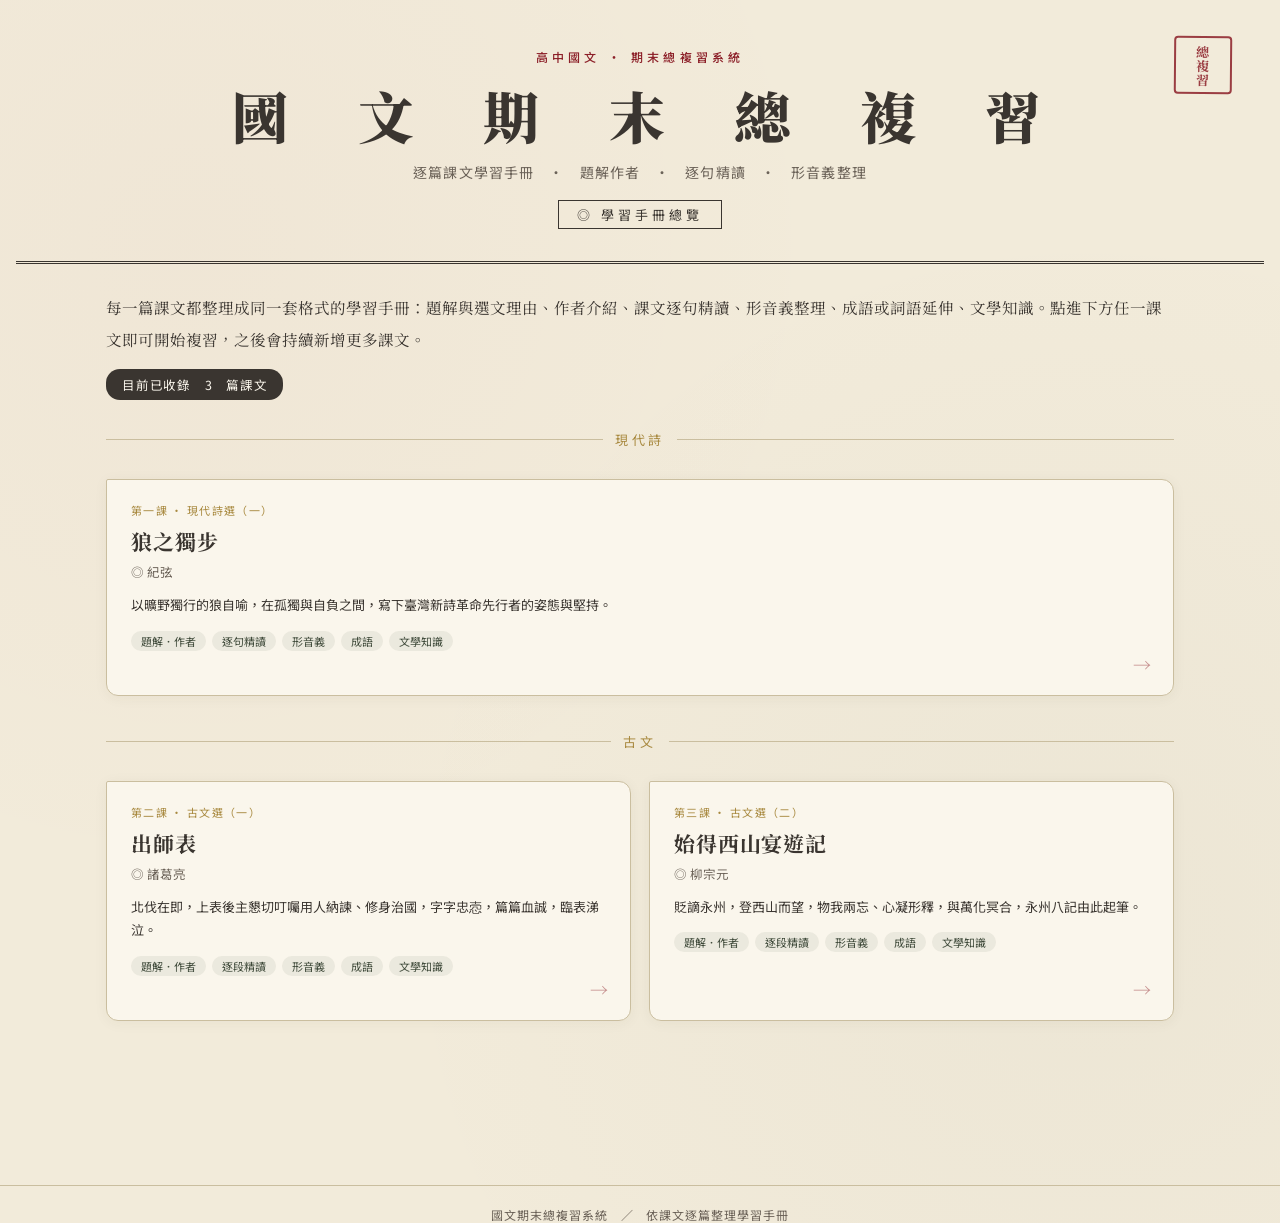
==== index.html @ 766d7159 "Add 出師表 and 始得西山宴遊記 lessons Introduces a prose-stage component for long classical paragraphs with ma" ====
<!DOCTYPE html>
<html lang="zh-Hant">
<head>
<meta charset="UTF-8">
<meta name="viewport" content="width=device-width, initial-scale=1.0">
<link rel="icon" href="data:image/svg+xml,<svg xmlns=%22http://www.w3.org/2000/svg%22 viewBox=%220 0 100 100%22><text y=%22.9em%22 font-size=%2290%22>📚</text></svg>">
<title>國文期末總複習｜學習手冊總覽</title>
<link rel="preconnect" href="https://fonts.googleapis.com">
<link href="https://fonts.googleapis.com/css2?family=Noto+Serif+TC:wght@400;500;600;700;900&family=Noto+Sans+TC:wght@300;400;500;600&family=Noto+Serif+SC:ital@0;1&display=swap" rel="stylesheet">
<link rel="stylesheet" href="assets/style.css">
</head>
<body>

<header class="masthead">
  <div class="seal-mark">總複習</div>
  <div class="eyebrow">高中國文 · 期末總複習系統</div>
  <h1>國　文　期　末　總　複　習</h1>
  <div class="sub">逐篇課文學習手冊　·　題解作者　·　逐句精讀　·　形音義整理</div>
  <div class="author-tag">◎ 學習手冊總覽</div>
</header>

<div class="shell">

  <div class="prose hub-intro">
    <p>每一篇課文都整理成同一套格式的學習手冊：題解與選文理由、作者介紹、課文逐句精讀、形音義整理、成語或詞語延伸、文學知識。點進下方任一課文即可開始複習，之後會持續新增更多課文。</p>
  </div>

  <div class="theme-strip">
    <span class="theme-pill">目前已收錄　3　篇課文</span>
  </div>

  <div class="divider-seal"><span>現代詩</span></div>

  <div class="lesson-grid">
    <a class="lesson-card" href="lessons/wolf-solitary-walk.html">
      <div class="lc-num">第一課 · 現代詩選（一）</div>
      <h3>狼之獨步</h3>
      <div class="lc-author">◎ 紀弦</div>
      <div class="lc-desc">以曠野獨行的狼自喻，在孤獨與自負之間，寫下臺灣新詩革命先行者的姿態與堅持。</div>
      <div class="lc-tags">
        <span>題解．作者</span>
        <span>逐句精讀</span>
        <span>形音義</span>
        <span>成語</span>
        <span>文學知識</span>
      </div>
      <div class="lc-arrow">→</div>
    </a>
  </div>

  <div class="divider-seal"><span>古文</span></div>

  <div class="lesson-grid">
    <a class="lesson-card" href="lessons/chu-shi-biao.html">
      <div class="lc-num">第二課 · 古文選（一）</div>
      <h3>出師表</h3>
      <div class="lc-author">◎ 諸葛亮</div>
      <div class="lc-desc">北伐在即，上表後主懇切叮囑用人納諫、修身治國，字字忠悫，篇篇血誠，臨表涕泣。</div>
      <div class="lc-tags">
        <span>題解．作者</span>
        <span>逐段精讀</span>
        <span>形音義</span>
        <span>成語</span>
        <span>文學知識</span>
      </div>
      <div class="lc-arrow">→</div>
    </a>
    <a class="lesson-card" href="lessons/shi-de-xi-shan-yan-you-ji.html">
      <div class="lc-num">第三課 · 古文選（二）</div>
      <h3>始得西山宴遊記</h3>
      <div class="lc-author">◎ 柳宗元</div>
      <div class="lc-desc">貶謫永州，登西山而望，物我兩忘、心凝形釋，與萬化冥合，永州八記由此起筆。</div>
      <div class="lc-tags">
        <span>題解．作者</span>
        <span>逐段精讀</span>
        <span>形音義</span>
        <span>成語</span>
        <span>文學知識</span>
      </div>
      <div class="lc-arrow">→</div>
    </a>
  </div>

</div>

<div class="footer-note">國文期末總複習系統　／　依課文逐篇整理學習手冊</div>

</body>
</html>
---- assets/style.css ----
:root{
  --paper:#F2EBDA;
  --paper-card:#FAF6EC;
  --ink:#3A3530;
  --ink-soft:#6b6258;
  --seal:#8C1F28;
  --seal-soft:#b0524f;
  --pine:#3F4A3A;
  --pine-soft:#5c6b54;
  --line:#cabe9f;
  --line-soft:#ddd3b8;
  --gold:#a8893f;
}

*{box-sizing:border-box;}
html,body{margin:0;padding:0;}

body{
  background:var(--paper);
  color:var(--ink);
  font-family:"Noto Serif TC", serif;
  min-height:100vh;
  background-image:
    radial-gradient(circle at 15% 20%, rgba(140,31,40,0.025) 0%, transparent 45%),
    radial-gradient(circle at 85% 75%, rgba(63,74,58,0.03) 0%, transparent 50%);
}

/* texture overlay */
body::before{
  content:"";
  position:fixed;
  inset:0;
  pointer-events:none;
  opacity:0.4;
  background-image:
    repeating-linear-gradient(0deg, transparent, transparent 2px, rgba(0,0,0,0.008) 3px),
    repeating-linear-gradient(90deg, transparent, transparent 2px, rgba(0,0,0,0.008) 3px);
  z-index:1;
}

/* ===== HEADER ===== */
.masthead{
  position:relative;
  padding:48px 24px 32px;
  text-align:center;
  border-bottom:3px double var(--ink);
  margin:0 16px;
}
.masthead .eyebrow{
  font-family:"Noto Sans TC", sans-serif;
  font-size:12px;
  letter-spacing:0.35em;
  color:var(--seal);
  margin-bottom:14px;
  font-weight:500;
}
.masthead h1{
  font-size:clamp(34px, 7vw, 56px);
  margin:0;
  font-weight:900;
  letter-spacing:0.12em;
  line-height:1.3;
  writing-mode:horizontal-tb;
}
.masthead .sub{
  margin-top:10px;
  font-family:"Noto Sans TC", sans-serif;
  font-size:14px;
  color:var(--ink-soft);
  letter-spacing:0.08em;
}
.masthead .author-tag{
  display:inline-block;
  margin-top:18px;
  padding:4px 18px;
  border:1px solid var(--ink);
  font-size:13px;
  letter-spacing:0.3em;
  font-family:"Noto Sans TC", sans-serif;
}
.seal-mark{
  position:absolute;
  top:36px;
  right:32px;
  width:58px;
  height:58px;
  border:2.5px solid var(--seal);
  border-radius:4px;
  color:var(--seal);
  display:flex;
  align-items:center;
  justify-content:center;
  font-size:13px;
  font-weight:700;
  letter-spacing:0.1em;
  writing-mode:vertical-rl;
  transform:rotate(0.5deg);
  opacity:0.85;
}
@media (max-width:640px){
  .seal-mark{display:none;}
}

/* back-to-hub link */
.home-link{
  position:absolute;
  top:40px;
  left:32px;
  display:inline-flex;
  align-items:center;
  gap:4px;
  font-family:"Noto Sans TC", sans-serif;
  font-size:12.5px;
  letter-spacing:0.05em;
  color:var(--ink-soft);
  text-decoration:none;
  border:1px solid var(--line);
  padding:5px 14px;
  border-radius:14px;
  transition:all 0.2s ease;
}
.home-link:hover{
  color:var(--seal);
  border-color:var(--seal-soft);
  background:var(--paper-card);
}
@media (max-width:640px){
  .home-link{position:static; display:inline-flex; margin-bottom:14px;}
}

/* ===== LAYOUT ===== */
.shell{
  max-width:1100px;
  margin:0 auto;
  padding:28px 16px 80px;
  position:relative;
  z-index:2;
}

.layout{
  display:grid;
  grid-template-columns:160px 1fr;
  gap:0;
  align-items:start;
}
@media (max-width:760px){
  .layout{grid-template-columns:1fr;}
}

/* ===== TAB RAIL (book spine tabs) ===== */
.tab-rail{
  display:flex;
  flex-direction:column;
  gap:2px;
  position:sticky;
  top:20px;
}
@media (max-width:760px){
  .tab-rail{
    position:static;
    flex-direction:row;
    overflow-x:auto;
    gap:6px;
    padding-bottom:10px;
    margin-bottom:8px;
    border-bottom:1px solid var(--line);
  }
}

.tab-btn{
  font-family:"Noto Serif TC", serif;
  background:var(--paper);
  border:1px solid var(--line);
  border-right:none;
  color:var(--ink-soft);
  text-align:left;
  padding:16px 10px 16px 14px;
  cursor:pointer;
  font-size:15px;
  letter-spacing:0.15em;
  line-height:1.6;
  writing-mode:vertical-rl;
  text-orientation:mixed;
  min-height:140px;
  display:flex;
  align-items:center;
  justify-content:center;
  position:relative;
  transition:all 0.25s ease;
  border-radius:6px 0 0 6px;
}
.tab-btn .num{
  font-family:"Noto Sans TC", sans-serif;
  font-size:11px;
  color:var(--gold);
  margin-bottom:8px;
  letter-spacing:0;
}
.tab-btn:hover{
  background:var(--paper-card);
  color:var(--ink);
}
.tab-btn.active{
  background:var(--paper-card);
  color:var(--seal);
  border-color:var(--seal-soft);
  font-weight:700;
  box-shadow:inset 3px 0 0 var(--seal);
}
@media (max-width:760px){
  .tab-btn{
    writing-mode:horizontal-tb;
    min-height:auto;
    padding:10px 16px;
    border:1px solid var(--line);
    border-radius:18px;
    white-space:nowrap;
    flex-shrink:0;
  }
  .tab-btn.active{box-shadow:none; background:var(--seal); color:var(--paper-card); border-color:var(--seal);}
  .tab-btn .num{display:none;}
}

/* ===== PANEL ===== */
.panel-wrap{
  background:var(--paper-card);
  border:1px solid var(--line);
  border-radius:2px 10px 10px 10px;
  padding:36px clamp(18px,4vw,52px);
  min-height:500px;
  box-shadow:0 2px 18px rgba(58,53,48,0.06);
}
@media (max-width:760px){
  .panel-wrap{border-radius:10px; padding:24px 18px;}
}

.panel{display:none;}
.panel.active{display:block; animation:fadeIn 0.35s ease;}
@keyframes fadeIn{from{opacity:0; transform:translateY(6px);} to{opacity:1; transform:translateY(0);}}

.panel-title{
  display:flex;
  align-items:baseline;
  gap:14px;
  margin-bottom:6px;
  flex-wrap:wrap;
}
.panel-title h2{
  font-size:clamp(24px,4vw,32px);
  margin:0;
  font-weight:700;
  letter-spacing:0.06em;
}
.panel-title .tag{
  font-family:"Noto Sans TC", sans-serif;
  font-size:12px;
  color:var(--pine);
  border:1px solid var(--pine-soft);
  padding:2px 10px;
  border-radius:12px;
  letter-spacing:0.05em;
}
.panel-desc{
  font-family:"Noto Sans TC", sans-serif;
  font-size:13.5px;
  color:var(--ink-soft);
  margin:6px 0 28px;
  line-height:1.8;
  border-bottom:1px dashed var(--line);
  padding-bottom:24px;
}

/* ===== Generic content blocks ===== */
.block{
  margin-bottom:36px;
}
.block:last-child{margin-bottom:0;}

.block-head{
  display:flex;
  align-items:center;
  gap:10px;
  margin-bottom:16px;
}
.block-head .dot{
  width:8px;height:8px;
  background:var(--seal);
  border-radius:50%;
  flex-shrink:0;
}
.block-head h3{
  font-size:19px;
  margin:0;
  font-weight:700;
  letter-spacing:0.04em;
}
.block-head h3 small{
  font-family:"Noto Sans TC", sans-serif;
  font-size:12px;
  color:var(--ink-soft);
  font-weight:400;
  margin-left:8px;
}

.prose{
  font-size:15.5px;
  line-height:2.05;
  color:var(--ink);
}
.prose p{margin:0 0 14px;}
.prose strong{color:var(--seal); font-weight:700;}
.prose .pine{color:var(--pine); font-weight:600;}

/* quote / highlight card */
.quote-card{
  background:linear-gradient(135deg, rgba(63,74,58,0.05), rgba(63,74,58,0.01));
  border-left:3px solid var(--pine);
  padding:16px 20px;
  margin:18px 0;
  border-radius:0 8px 8px 0;
  font-size:15px;
  line-height:1.9;
}
.quote-card cite{
  display:block;
  margin-top:8px;
  font-family:"Noto Sans TC", sans-serif;
  font-size:12px;
  color:var(--ink-soft);
  font-style:normal;
}

/* timeline for life periods */
.timeline{
  display:flex;
  flex-direction:column;
  gap:0;
  position:relative;
  margin:20px 0;
}
.timeline::before{
  content:"";
  position:absolute;
  left:13px;
  top:8px;
  bottom:8px;
  width:1.5px;
  background:var(--line);
}
.tl-item{
  position:relative;
  padding:0 0 28px 42px;
}
.tl-item:last-child{padding-bottom:0;}
.tl-item::before{
  content:"";
  position:absolute;
  left:8px;
  top:4px;
  width:11px;height:11px;
  background:var(--paper-card);
  border:2.5px solid var(--seal);
  border-radius:50%;
}
.tl-item .tl-period{
  font-family:"Noto Sans TC", sans-serif;
  font-size:12px;
  color:var(--seal);
  letter-spacing:0.1em;
  margin-bottom:4px;
  font-weight:600;
}
.tl-item h4{
  margin:0 0 8px;
  font-size:17px;
  font-weight:700;
}
.tl-item .tl-body{
  font-size:14.5px;
  line-height:1.95;
  color:var(--ink);
}
.tl-item .tl-body p{margin:0 0 10px;}

/* card grid */
.card-grid{
  display:grid;
  grid-template-columns:repeat(auto-fit, minmax(230px,1fr));
  gap:14px;
  margin:16px 0;
}
.mini-card{
  background:var(--paper);
  border:1px solid var(--line-soft);
  border-radius:10px;
  padding:16px 18px;
}
.mini-card h5{
  margin:0 0 8px;
  font-size:14.5px;
  color:var(--seal);
  display:flex;
  align-items:center;
  gap:6px;
}
.mini-card p{
  margin:0;
  font-size:13.5px;
  line-height:1.8;
  font-family:"Noto Sans TC", sans-serif;
  color:var(--ink);
}

/* table */
.tbl-wrap{overflow-x:auto; margin:16px 0;}
table.data-tbl{
  width:100%;
  border-collapse:collapse;
  font-size:14px;
  min-width:480px;
}
table.data-tbl th{
  background:var(--pine);
  color:var(--paper-card);
  font-family:"Noto Sans TC", sans-serif;
  font-weight:500;
  padding:10px 12px;
  text-align:left;
  letter-spacing:0.04em;
  font-size:13px;
}
table.data-tbl td{
  padding:10px 12px;
  border-bottom:1px solid var(--line-soft);
  vertical-align:top;
  line-height:1.7;
}
table.data-tbl tr:nth-child(even) td{background:rgba(63,74,58,0.025);}
table.data-tbl td.char{
  font-size:20px;
  font-weight:700;
  text-align:center;
  color:var(--seal);
  width:50px;
}
table.data-tbl td.pron{
  text-align:center;
  color:var(--pine);
  font-weight:600;
  width:70px;
}

/* ===== Poem reading (逐句精讀) ===== */
.poem-stage{
  background:
    linear-gradient(rgba(250,246,236,0.0), rgba(250,246,236,0.0)),
    repeating-linear-gradient(90deg, transparent 0 39px, rgba(202,190,159,0.35) 39px 40px);
  background-color:#FBF8EF;
  border:1px solid var(--line);
  border-radius:10px;
  padding:28px clamp(16px,4vw,40px);
  margin-bottom:8px;
}
.poem-line{
  border-bottom:1px dashed var(--line-soft);
  padding:22px 0;
}
.poem-line:first-child{padding-top:4px;}
.poem-line:last-child{border-bottom:none; padding-bottom:4px;}

.poem-line .original{
  font-size:clamp(19px,3vw,23px);
  line-height:1.9;
  font-weight:600;
  color:var(--ink);
  margin-bottom:10px;
  letter-spacing:0.02em;
}
.poem-line .original .annot{
  font-family:"Noto Sans TC", sans-serif;
  font-size:12px;
  font-weight:400;
  color:var(--seal);
  vertical-align:super;
  margin-left:1px;
}
.poem-line .rhet-tags{
  display:flex;
  gap:6px;
  flex-wrap:wrap;
  margin-bottom:10px;
}
.rhet-tag{
  font-family:"Noto Sans TC", sans-serif;
  font-size:11.5px;
  background:rgba(140,31,40,0.08);
  color:var(--seal);
  padding:2px 10px;
  border-radius:10px;
  letter-spacing:0.04em;
}
.rhet-tag.pine-tag{background:rgba(63,74,58,0.08); color:var(--pine);}
.poem-line .gloss{
  font-family:"Noto Sans TC", sans-serif;
  font-size:14px;
  line-height:1.9;
  color:var(--ink);
  background:var(--paper-card);
  border-radius:8px;
  padding:14px 16px;
  border:1px solid var(--line-soft);
}
.poem-line .gloss + .gloss{margin-top:8px;}
.poem-line .gloss .label{
  font-weight:700;
  color:var(--pine);
  margin-right:4px;
}
.note-list{
  margin-top:10px;
  padding-top:10px;
  border-top:1px dotted var(--line-soft);
  font-family:"Noto Sans TC", sans-serif;
  font-size:12.5px;
  color:var(--ink-soft);
  line-height:1.9;
}
.note-list .note-item{margin-bottom:4px;}
.note-list .note-item b{color:var(--ink);}

/* ===== Prose reading (課文逐段精讀 - 古文) ===== */
.prose-stage{
  background-color:#FBF8EF;
  border:1px solid var(--line);
  border-radius:10px;
  padding:28px clamp(16px,4vw,40px);
  margin-bottom:8px;
}
.para-block{
  border-bottom:1px dashed var(--line-soft);
  padding:24px 0;
}
.para-block:first-child{padding-top:4px;}
.para-block:last-child{border-bottom:none; padding-bottom:4px;}
.para-block .para-gist{
  font-family:"Noto Sans TC", sans-serif;
  font-size:12px;
  color:var(--seal);
  letter-spacing:0.1em;
  margin-bottom:10px;
  font-weight:600;
}
.para-block .original{
  font-size:16.5px;
  line-height:2.15;
  font-weight:500;
  color:var(--ink);
  margin-bottom:14px;
  text-align:justify;
  letter-spacing:0.02em;
}
.para-block .original .annot{
  font-family:"Noto Sans TC", sans-serif;
  font-size:11px;
  font-weight:600;
  color:var(--seal);
  vertical-align:super;
  margin:0 1px;
}
.para-block .translation{
  font-family:"Noto Sans TC", sans-serif;
  font-size:13.5px;
  line-height:1.9;
  color:var(--ink-soft);
  background:rgba(63,74,58,0.05);
  border-left:3px solid var(--pine-soft);
  padding:12px 16px;
  margin-bottom:14px;
}
.para-block .translation .label{
  font-weight:700;
  color:var(--pine);
  margin-right:6px;
}
.anno-list{
  display:grid;
  gap:10px;
  margin-bottom:6px;
}
.anno-item{
  font-family:"Noto Sans TC", sans-serif;
  font-size:13.5px;
  line-height:1.85;
  color:var(--ink);
  background:var(--paper-card);
  border-radius:8px;
  padding:12px 14px;
  border:1px solid var(--line-soft);
}
.anno-item .anno-num{
  font-weight:700;
  color:var(--seal);
  margin-right:6px;
}
.anno-item .anno-term{
  font-weight:700;
  color:var(--pine);
}
.anno-item .anno-pron{
  font-family:"Noto Sans TC", sans-serif;
  font-size:12px;
  color:var(--ink-soft);
  margin-left:2px;
}
.para-block .commentary{
  margin-top:14px;
  padding-top:12px;
  border-top:1px dotted var(--line-soft);
  font-family:"Noto Sans TC", sans-serif;
  font-size:13px;
  line-height:1.9;
  color:var(--ink-soft);
}
.para-block .commentary .label{
  font-weight:700;
  color:var(--seal);
  margin-right:4px;
}

/* theme strip */
.theme-strip{
  display:flex;
  gap:10px;
  margin-bottom:24px;
  flex-wrap:wrap;
}
.theme-pill{
  font-family:"Noto Sans TC", sans-serif;
  font-size:12.5px;
  background:var(--ink);
  color:var(--paper-card);
  padding:6px 16px;
  border-radius:14px;
  letter-spacing:0.06em;
}

/* idiom grid */
.idiom-grid{
  display:grid;
  grid-template-columns:repeat(auto-fit, minmax(260px,1fr));
  gap:10px;
}
.idiom-card{
  border:1px solid var(--line-soft);
  border-radius:8px;
  padding:12px 16px;
  background:var(--paper);
}
.idiom-card .word{
  font-size:17px;
  font-weight:700;
  color:var(--seal);
  margin-bottom:4px;
}
.idiom-card .mean{
  font-family:"Noto Sans TC", sans-serif;
  font-size:13px;
  color:var(--ink);
  line-height:1.7;
}

/* footer */
.footer-note{
  text-align:center;
  margin-top:48px;
  padding-top:20px;
  border-top:1px solid var(--line);
  font-family:"Noto Sans TC", sans-serif;
  font-size:12px;
  color:var(--ink-soft);
  letter-spacing:0.08em;
}

/* toggle / accordion for author bg */
.accordion-item{
  border:1px solid var(--line-soft);
  border-radius:8px;
  margin-bottom:10px;
  overflow:hidden;
}
.accordion-head{
  padding:13px 18px;
  background:var(--paper);
  cursor:pointer;
  display:flex;
  justify-content:space-between;
  align-items:center;
  font-weight:600;
  font-size:14.5px;
  user-select:none;
}
.accordion-head .arrow{
  font-family:"Noto Sans TC", sans-serif;
  font-size:12px;
  color:var(--seal);
  transition:transform 0.25s ease;
}
.accordion-item.open .arrow{transform:rotate(90deg);}
.accordion-body{
  display:none;
  padding:0 18px 16px;
  font-family:"Noto Sans TC", sans-serif;
  font-size:13.5px;
  line-height:1.9;
  color:var(--ink);
}
.accordion-item.open .accordion-body{display:block;}

/* scrollbar */
::-webkit-scrollbar{width:8px; height:8px;}
::-webkit-scrollbar-thumb{background:var(--line); border-radius:4px;}

/* divider seal */
.divider-seal{
  display:flex;
  align-items:center;
  gap:12px;
  margin:30px 0;
  color:var(--line);
}
.divider-seal::before,.divider-seal::after{
  content:"";
  flex:1;
  height:1px;
  background:var(--line);
}
.divider-seal span{
  font-size:13px;
  color:var(--gold);
  letter-spacing:0.3em;
  font-family:"Noto Sans TC", sans-serif;
}

/* ===== HUB / INDEX PAGE ===== */
.hub-intro{margin-bottom:8px;}

.lesson-grid{
  display:grid;
  grid-template-columns:repeat(auto-fit, minmax(260px,1fr));
  gap:18px;
  margin:20px 0 36px;
}
.lesson-card{
  display:block;
  position:relative;
  background:var(--paper-card);
  border:1px solid var(--line);
  border-radius:2px 12px 12px 12px;
  padding:22px 24px 44px;
  text-decoration:none;
  color:inherit;
  box-shadow:0 2px 14px rgba(58,53,48,0.05);
  transition:all 0.25s ease;
}
.lesson-card:hover{
  border-color:var(--seal-soft);
  box-shadow:0 6px 22px rgba(58,53,48,0.12);
  transform:translateY(-3px);
}
.lesson-card .lc-num{
  font-family:"Noto Sans TC", sans-serif;
  font-size:11px;
  color:var(--gold);
  letter-spacing:0.12em;
  margin-bottom:8px;
}
.lesson-card h3{
  margin:0 0 6px;
  font-size:21px;
  font-weight:700;
  letter-spacing:0.04em;
  color:var(--ink);
}
.lesson-card .lc-author{
  font-family:"Noto Sans TC", sans-serif;
  font-size:12.5px;
  color:var(--ink-soft);
  margin-bottom:12px;
}
.lesson-card .lc-desc{
  font-family:"Noto Sans TC", sans-serif;
  font-size:13px;
  line-height:1.8;
  color:var(--ink);
  margin-bottom:14px;
}
.lesson-card .lc-tags{display:flex; gap:6px; flex-wrap:wrap;}
.lesson-card .lc-tags span{
  font-family:"Noto Sans TC", sans-serif;
  font-size:11px;
  background:rgba(63,74,58,0.08);
  color:var(--pine);
  padding:2px 10px;
  border-radius:10px;
}
.lesson-card .lc-arrow{
  position:absolute;
  bottom:18px; right:22px;
  color:var(--seal);
  opacity:0.5;
  font-size:18px;
  transition:all 0.25s ease;
}
.lesson-card:hover .lc-arrow{opacity:1; transform:translateX(3px);}
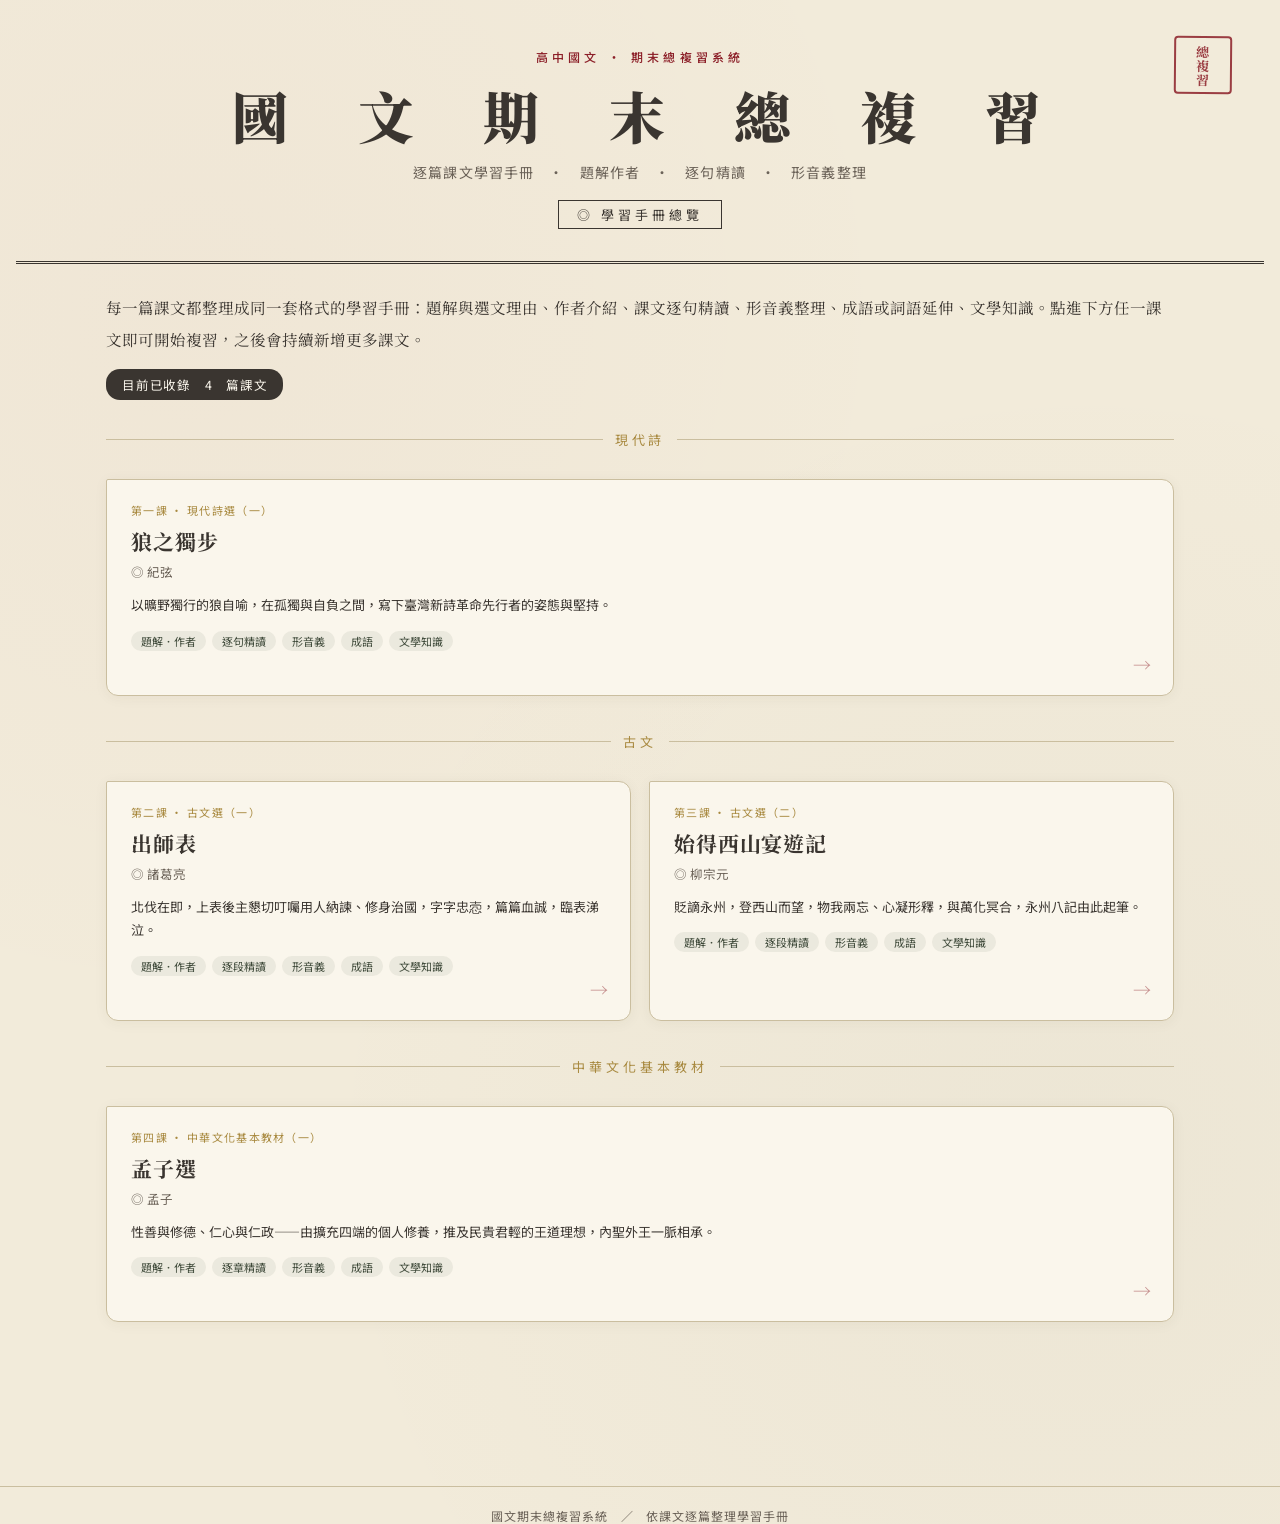
==== commit 0551dbf7: "Add 孟子選 lesson covering 性善與修德 and 仁心與仁政 Adds a new 中華文化基本教材 category to the index hub. The lesson fo" ====
--- a/index.html
+++ b/index.html
@@ -26,7 +26,7 @@
   </div>
 
   <div class="theme-strip">
-    <span class="theme-pill">目前已收錄　3　篇課文</span>
+    <span class="theme-pill">目前已收錄　4　篇課文</span>
   </div>
 
   <div class="divider-seal"><span>現代詩</span></div>
@@ -81,6 +81,25 @@
     </a>
   </div>
 
+  <div class="divider-seal"><span>中華文化基本教材</span></div>
+
+  <div class="lesson-grid">
+    <a class="lesson-card" href="lessons/mengzi-xuan.html">
+      <div class="lc-num">第四課 · 中華文化基本教材（一）</div>
+      <h3>孟子選</h3>
+      <div class="lc-author">◎ 孟子</div>
+      <div class="lc-desc">性善與修德、仁心與仁政——由擴充四端的個人修養，推及民貴君輕的王道理想，內聖外王一脈相承。</div>
+      <div class="lc-tags">
+        <span>題解．作者</span>
+        <span>逐章精讀</span>
+        <span>形音義</span>
+        <span>成語</span>
+        <span>文學知識</span>
+      </div>
+      <div class="lc-arrow">→</div>
+    </a>
+  </div>
+
 </div>
 
 <div class="footer-note">國文期末總複習系統　／　依課文逐篇整理學習手冊</div>
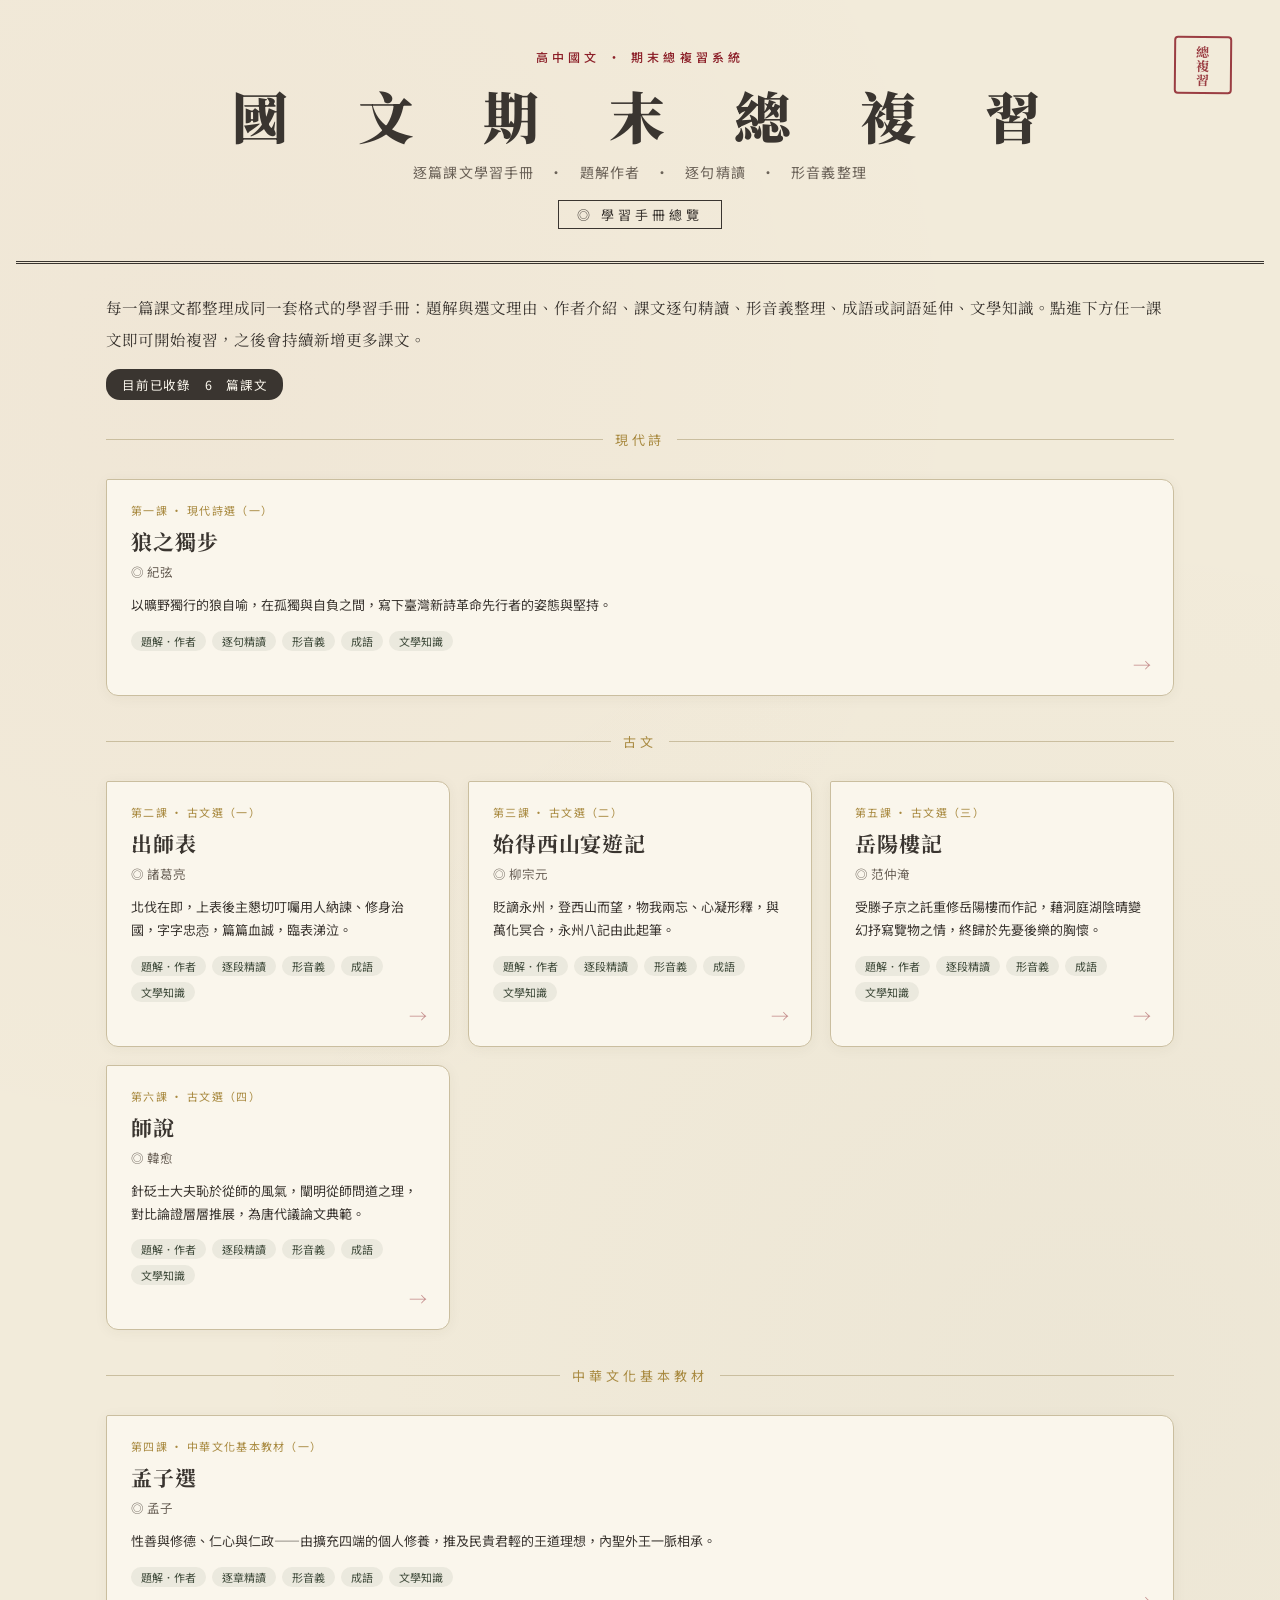
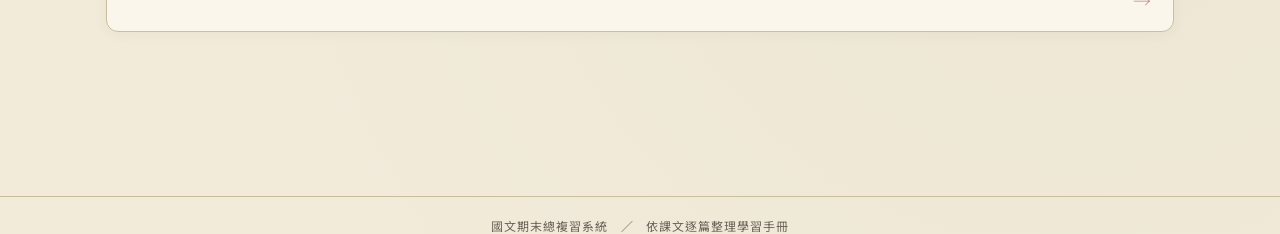
==== commit 20f448be: "Add 岳陽樓記 and 師說 lesson pages Add full 8-tab learning-handbook pages for 范仲淹 岳陽樓記 and 韓愈 師說, covering" ====
--- a/index.html
+++ b/index.html
@@ -26,7 +26,7 @@
   </div>
 
   <div class="theme-strip">
-    <span class="theme-pill">目前已收錄　4　篇課文</span>
+    <span class="theme-pill">目前已收錄　6　篇課文</span>
   </div>
 
   <div class="divider-seal"><span>現代詩</span></div>
@@ -79,6 +79,34 @@
       </div>
       <div class="lc-arrow">→</div>
     </a>
+    <a class="lesson-card" href="lessons/yue-yang-lou-ji.html">
+      <div class="lc-num">第五課 · 古文選（三）</div>
+      <h3>岳陽樓記</h3>
+      <div class="lc-author">◎ 范仲淹</div>
+      <div class="lc-desc">受滕子京之託重修岳陽樓而作記，藉洞庭湖陰晴變幻抒寫覽物之情，終歸於先憂後樂的胸懷。</div>
+      <div class="lc-tags">
+        <span>題解．作者</span>
+        <span>逐段精讀</span>
+        <span>形音義</span>
+        <span>成語</span>
+        <span>文學知識</span>
+      </div>
+      <div class="lc-arrow">→</div>
+    </a>
+    <a class="lesson-card" href="lessons/shi-shuo.html">
+      <div class="lc-num">第六課 · 古文選（四）</div>
+      <h3>師說</h3>
+      <div class="lc-author">◎ 韓愈</div>
+      <div class="lc-desc">針砭士大夫恥於從師的風氣，闡明從師問道之理，對比論證層層推展，為唐代議論文典範。</div>
+      <div class="lc-tags">
+        <span>題解．作者</span>
+        <span>逐段精讀</span>
+        <span>形音義</span>
+        <span>成語</span>
+        <span>文學知識</span>
+      </div>
+      <div class="lc-arrow">→</div>
+    </a>
   </div>
 
   <div class="divider-seal"><span>中華文化基本教材</span></div>
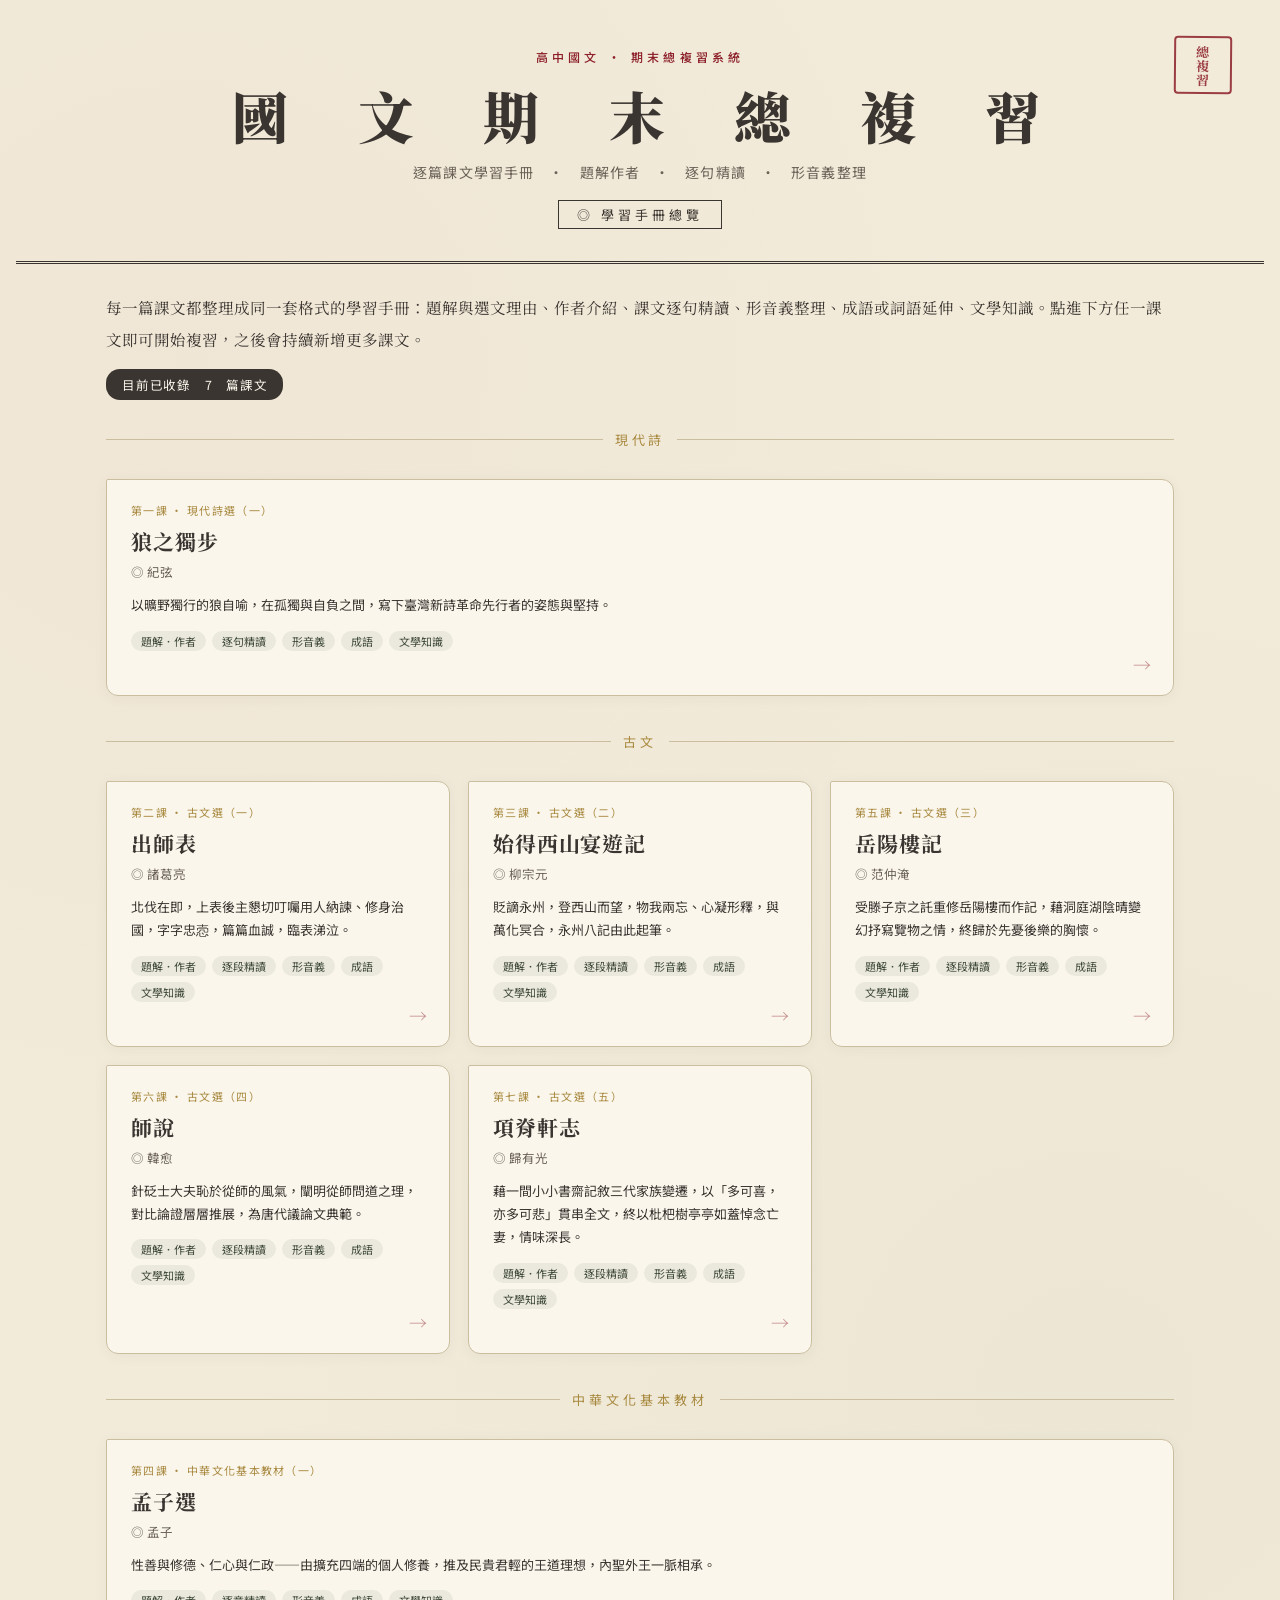
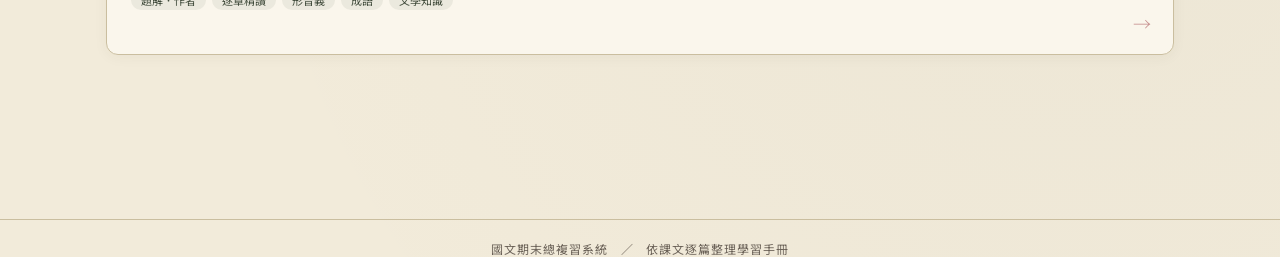
==== commit c1d9ef22: "新增第七課〈項脊軒志〉學習手冊（歸有光） 包含題解與寫作背景、作者生平、逐段精讀（七段全文注釋語譯賞析）、 賞析與結構表、表現手法、形音義整理、本文成語、文學知識（志與記） 共八個分頁，並於首頁新增課" ====
--- a/index.html
+++ b/index.html
@@ -26,7 +26,7 @@
   </div>
 
   <div class="theme-strip">
-    <span class="theme-pill">目前已收錄　6　篇課文</span>
+    <span class="theme-pill">目前已收錄　7　篇課文</span>
   </div>
 
   <div class="divider-seal"><span>現代詩</span></div>
@@ -107,6 +107,20 @@
       </div>
       <div class="lc-arrow">→</div>
     </a>
+    <a class="lesson-card" href="lessons/xiang-ji-xuan-zhi.html">
+      <div class="lc-num">第七課 · 古文選（五）</div>
+      <h3>項脊軒志</h3>
+      <div class="lc-author">◎ 歸有光</div>
+      <div class="lc-desc">藉一間小小書齋記敘三代家族變遷，以「多可喜，亦多可悲」貫串全文，終以枇杷樹亭亭如蓋悼念亡妻，情味深長。</div>
+      <div class="lc-tags">
+        <span>題解．作者</span>
+        <span>逐段精讀</span>
+        <span>形音義</span>
+        <span>成語</span>
+        <span>文學知識</span>
+      </div>
+      <div class="lc-arrow">→</div>
+    </a>
   </div>
 
   <div class="divider-seal"><span>中華文化基本教材</span></div>
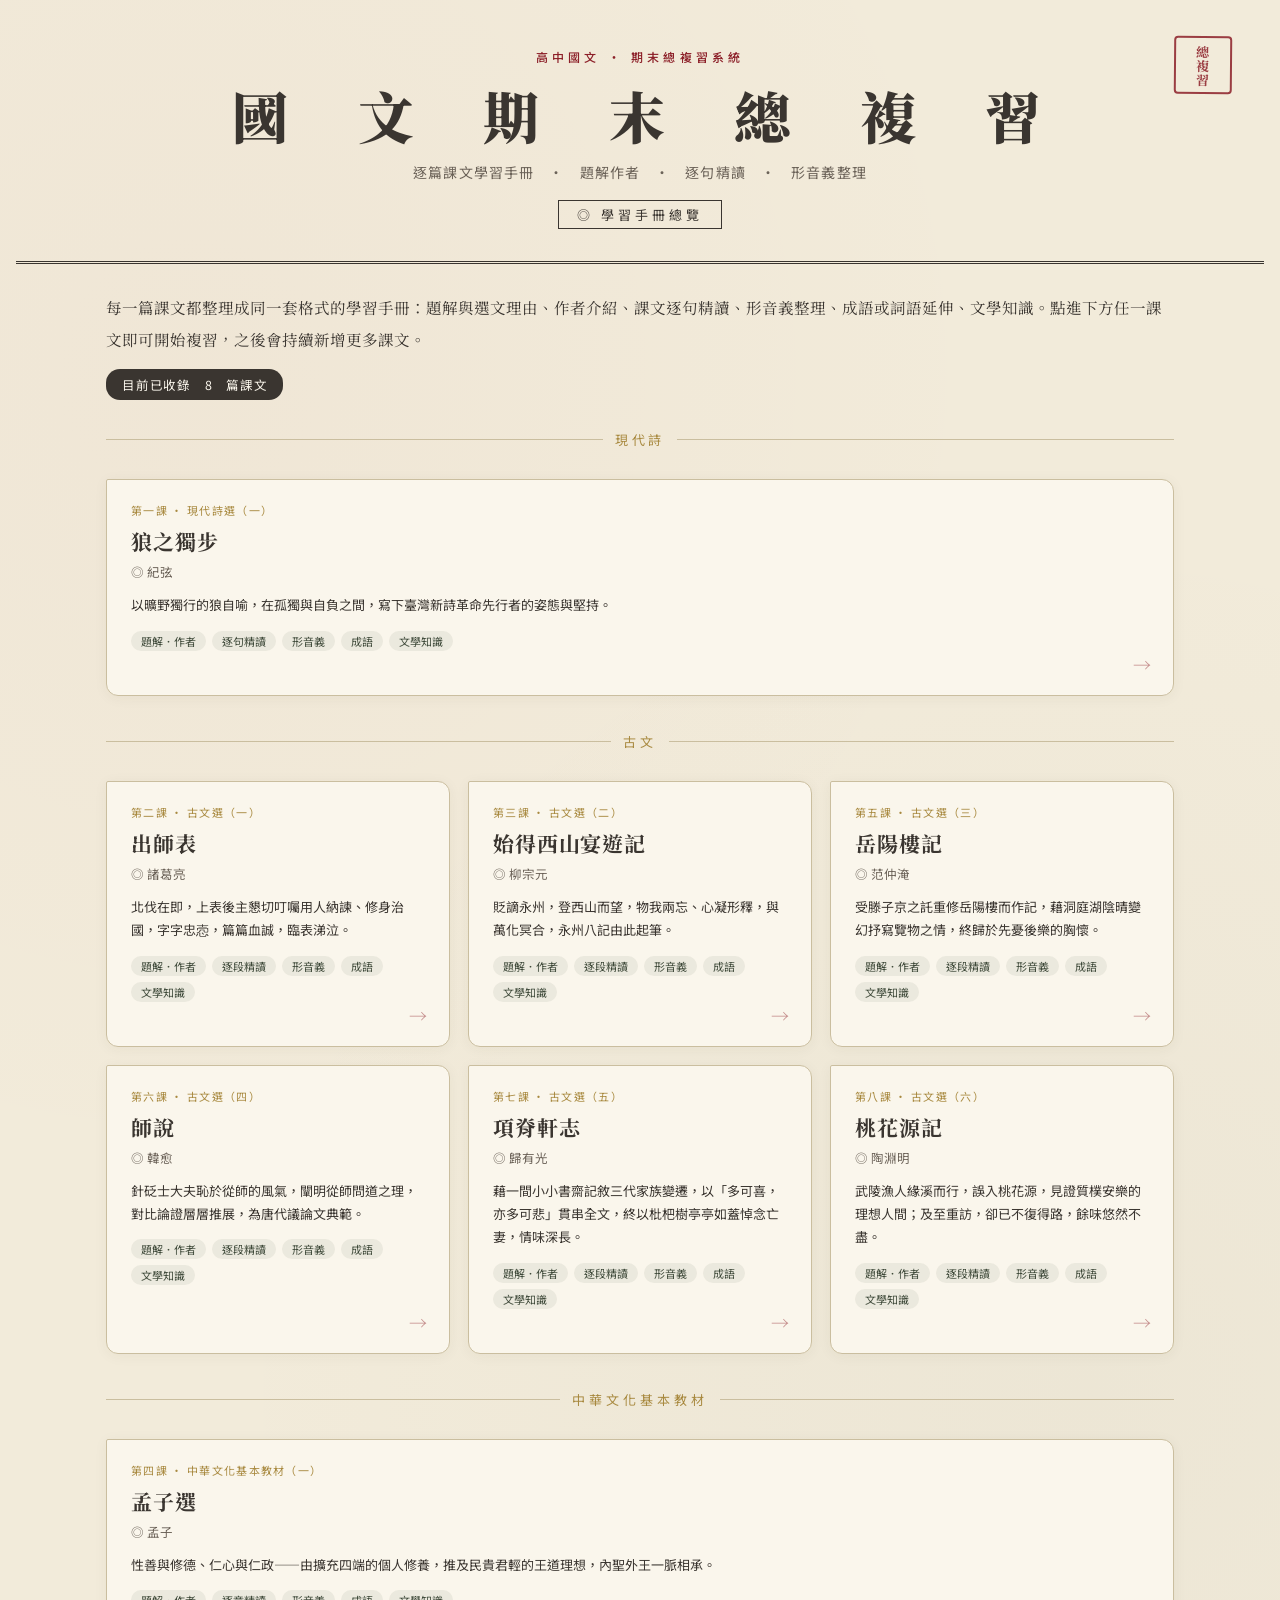
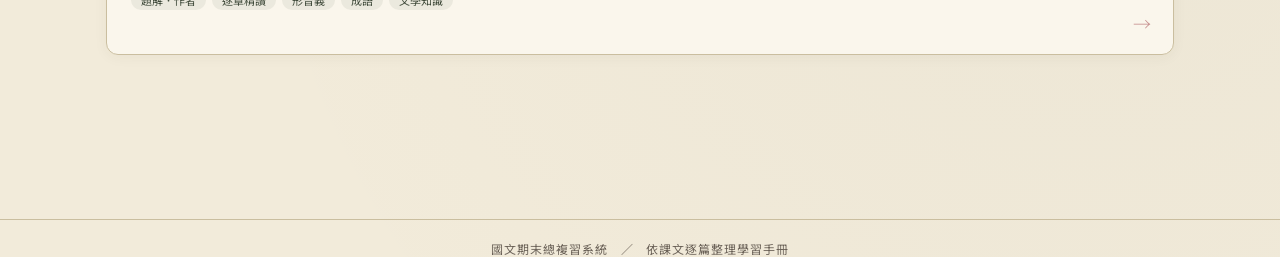
==== commit 79bb74c6: "Add 第八課 桃花源記 lesson with full learning handbook Cover 題解/選文理由、作者陶淵明生平、課文逐段精讀（三段）、賞析與結構表、 表現手法、形音義整理、" ====
--- a/index.html
+++ b/index.html
@@ -26,7 +26,7 @@
   </div>
 
   <div class="theme-strip">
-    <span class="theme-pill">目前已收錄　7　篇課文</span>
+    <span class="theme-pill">目前已收錄　8　篇課文</span>
   </div>
 
   <div class="divider-seal"><span>現代詩</span></div>
@@ -121,6 +121,20 @@
       </div>
       <div class="lc-arrow">→</div>
     </a>
+    <a class="lesson-card" href="lessons/tao-hua-yuan-ji.html">
+      <div class="lc-num">第八課 · 古文選（六）</div>
+      <h3>桃花源記</h3>
+      <div class="lc-author">◎ 陶淵明</div>
+      <div class="lc-desc">武陵漁人緣溪而行，誤入桃花源，見證質樸安樂的理想人間；及至重訪，卻已不復得路，餘味悠然不盡。</div>
+      <div class="lc-tags">
+        <span>題解．作者</span>
+        <span>逐段精讀</span>
+        <span>形音義</span>
+        <span>成語</span>
+        <span>文學知識</span>
+      </div>
+      <div class="lc-arrow">→</div>
+    </a>
   </div>
 
   <div class="divider-seal"><span>中華文化基本教材</span></div>
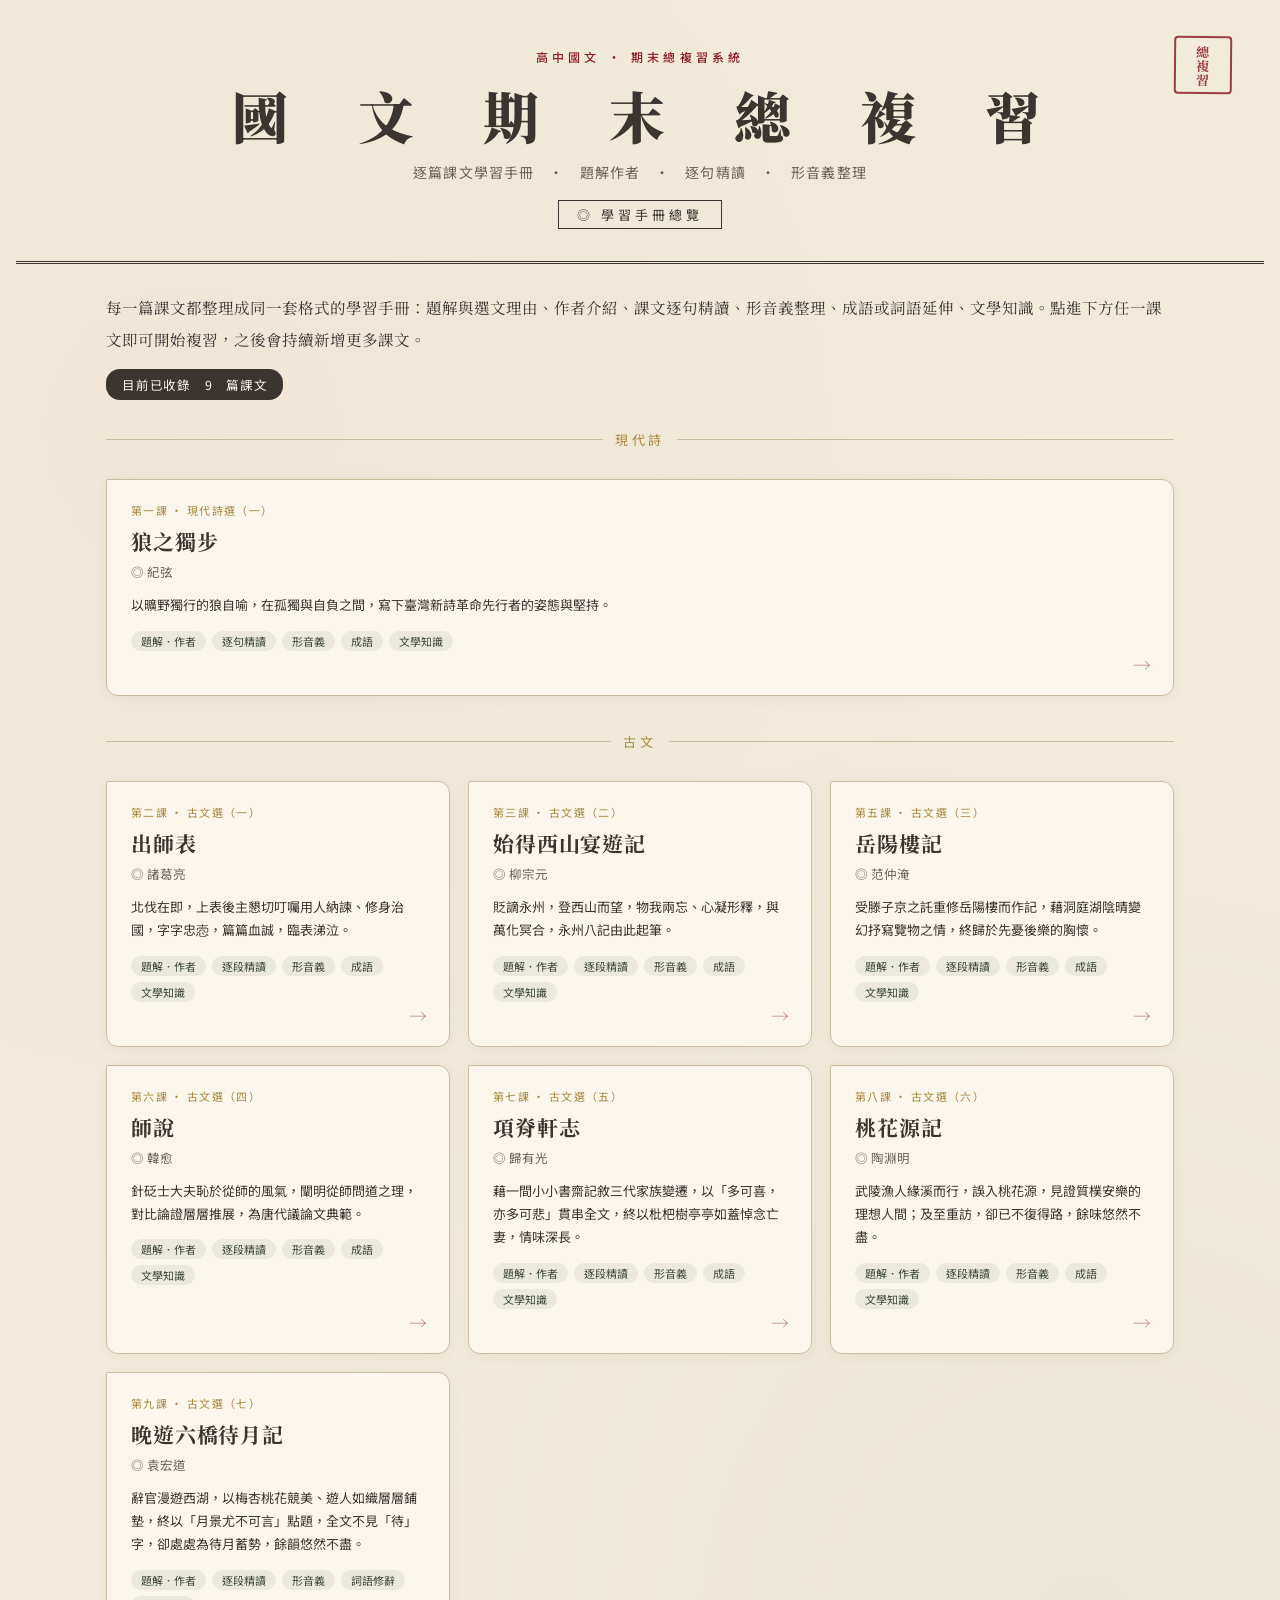
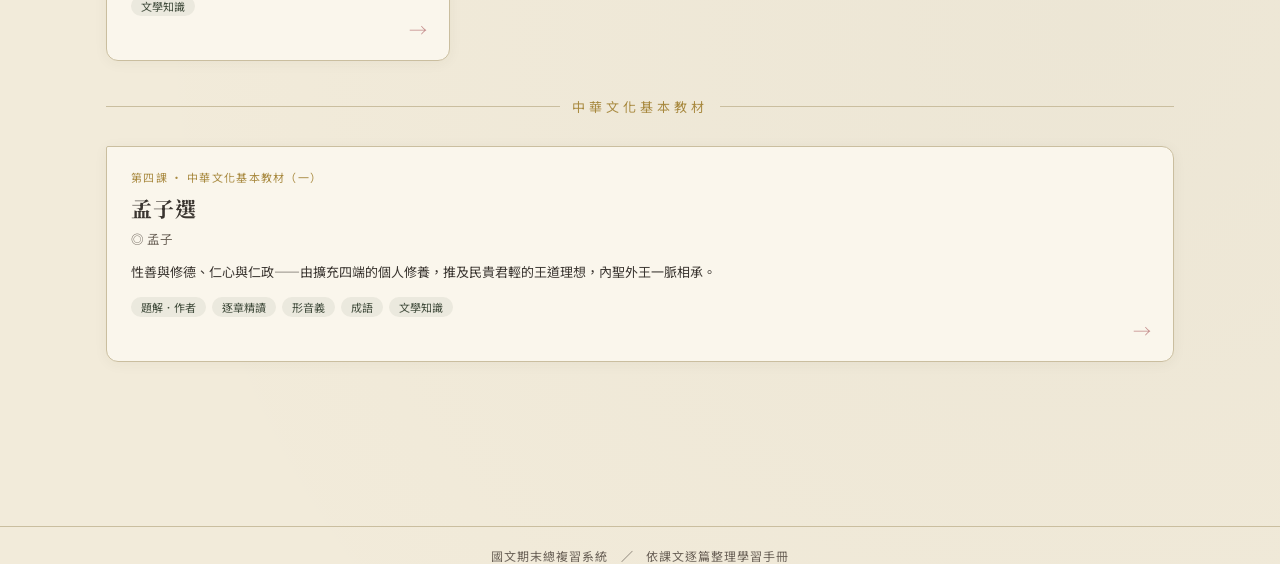
==== commit 1090f3d9: "新增第九課：晚遊六橋待月記學習手冊 新增袁宏道〈晚遊六橋待月記〉完整學習手冊，包含題解選文理由、作者生平、 逐段精讀、賞析結構表、表現手法、形音義整理、詞語修辭、公安派文學知識 八個分頁，並於首頁加入" ====
--- a/index.html
+++ b/index.html
@@ -26,7 +26,7 @@
   </div>
 
   <div class="theme-strip">
-    <span class="theme-pill">目前已收錄　8　篇課文</span>
+    <span class="theme-pill">目前已收錄　9　篇課文</span>
   </div>
 
   <div class="divider-seal"><span>現代詩</span></div>
@@ -135,6 +135,20 @@
       </div>
       <div class="lc-arrow">→</div>
     </a>
+    <a class="lesson-card" href="lessons/wan-you-liu-qiao-dai-yue-ji.html">
+      <div class="lc-num">第九課 · 古文選（七）</div>
+      <h3>晚遊六橋待月記</h3>
+      <div class="lc-author">◎ 袁宏道</div>
+      <div class="lc-desc">辭官漫遊西湖，以梅杏桃花競美、遊人如織層層鋪墊，終以「月景尤不可言」點題，全文不見「待」字，卻處處為待月蓄勢，餘韻悠然不盡。</div>
+      <div class="lc-tags">
+        <span>題解．作者</span>
+        <span>逐段精讀</span>
+        <span>形音義</span>
+        <span>詞語修辭</span>
+        <span>文學知識</span>
+      </div>
+      <div class="lc-arrow">→</div>
+    </a>
   </div>
 
   <div class="divider-seal"><span>中華文化基本教材</span></div>
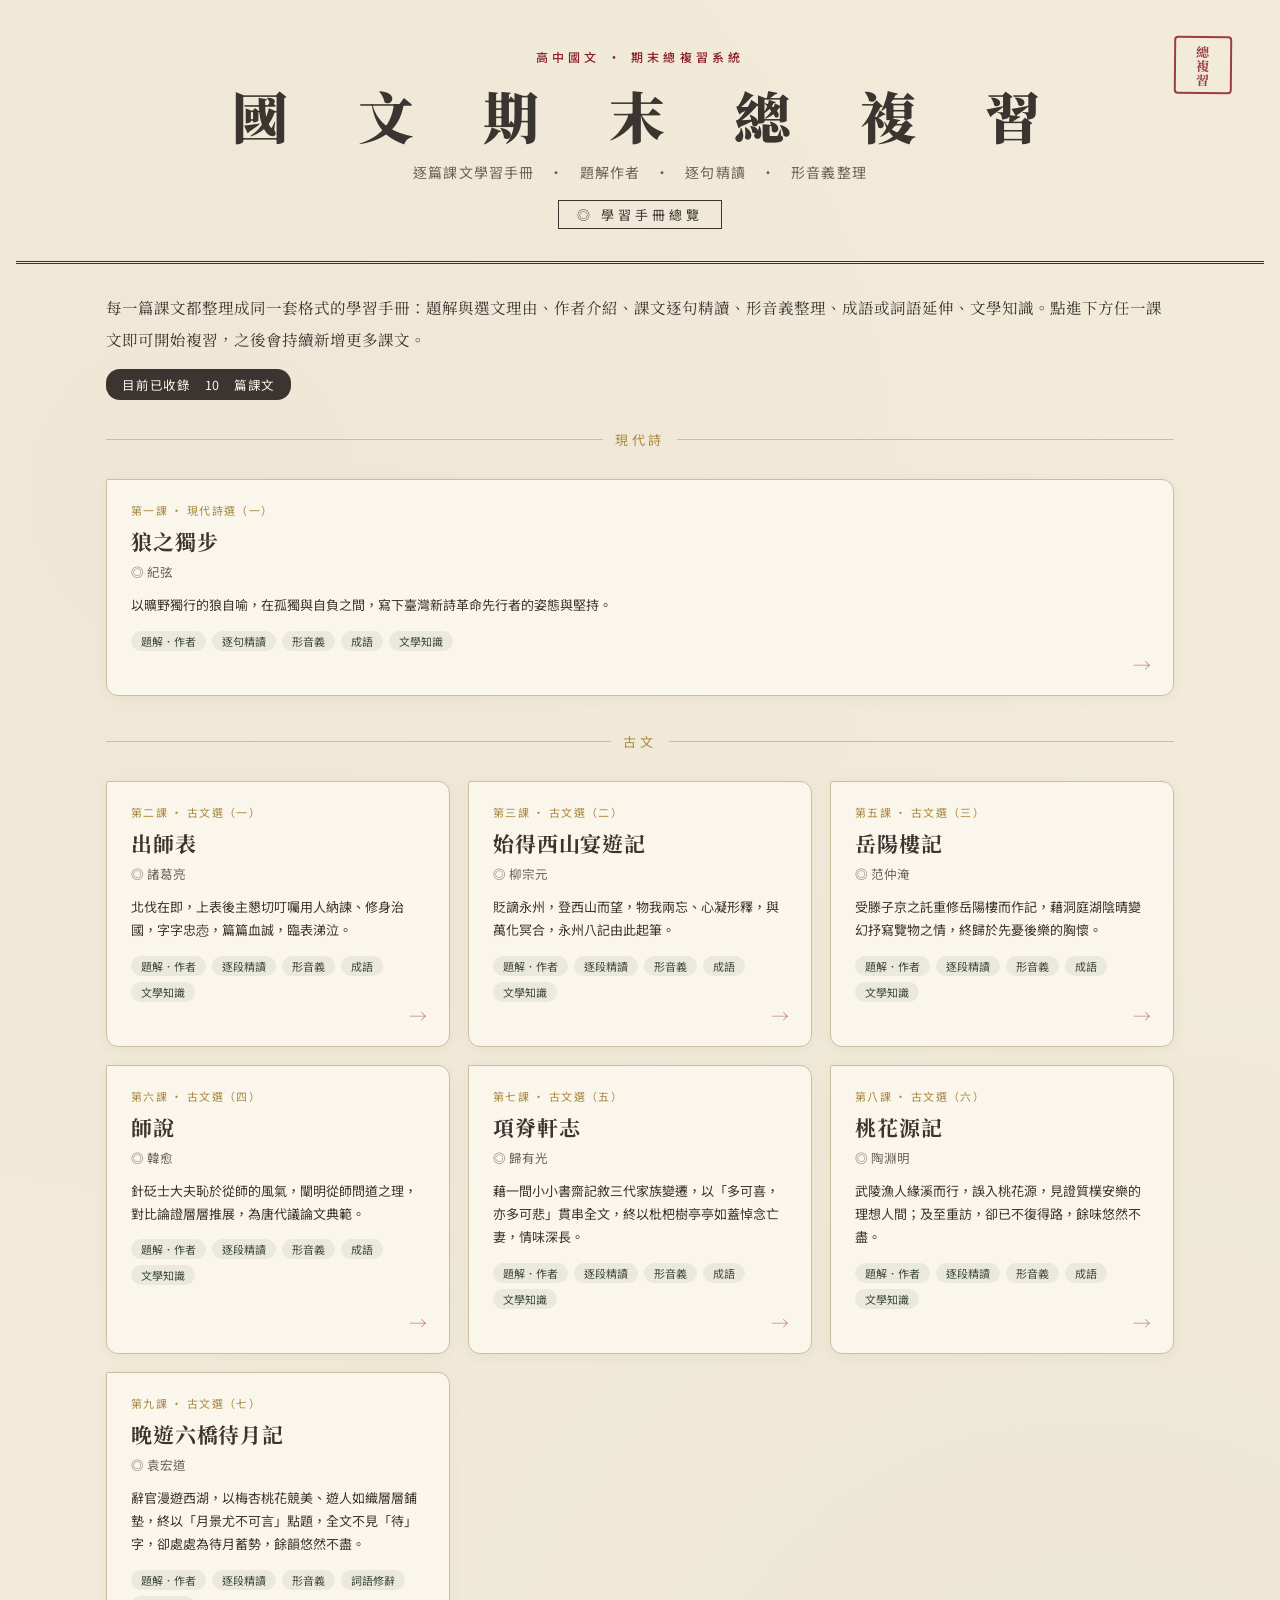
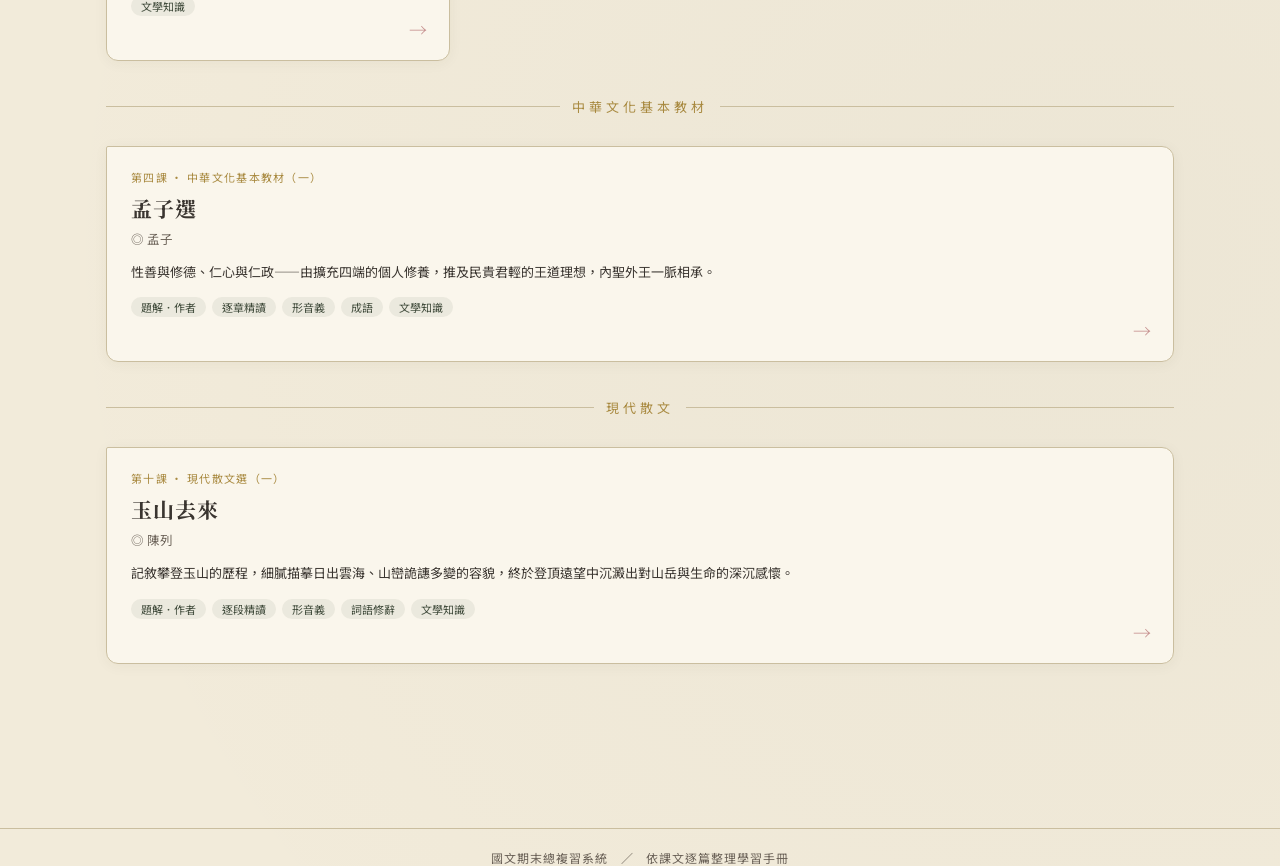
==== commit 7eb410eb: "新增第十課：玉山去來學習手冊 新增陳列〈玉山去來〉現代散文學習手冊，包含題解作者、課文逐段精讀（十二段）、 賞析結構表、表現手法、形音義整理、詞語修辭、臺灣自然寫作文學知識， 並於首頁新增「現代散文」" ====
--- a/index.html
+++ b/index.html
@@ -26,7 +26,7 @@
   </div>
 
   <div class="theme-strip">
-    <span class="theme-pill">目前已收錄　9　篇課文</span>
+    <span class="theme-pill">目前已收錄　10　篇課文</span>
   </div>
 
   <div class="divider-seal"><span>現代詩</span></div>
@@ -170,6 +170,25 @@
     </a>
   </div>
 
+  <div class="divider-seal"><span>現代散文</span></div>
+
+  <div class="lesson-grid">
+    <a class="lesson-card" href="lessons/yu-shan-qu-lai.html">
+      <div class="lc-num">第十課 · 現代散文選（一）</div>
+      <h3>玉山去來</h3>
+      <div class="lc-author">◎ 陳列</div>
+      <div class="lc-desc">記敘攀登玉山的歷程，細膩描摹日出雲海、山巒詭譓多變的容貌，終於登頂遠望中沉澱出對山岳與生命的深沉感懷。</div>
+      <div class="lc-tags">
+        <span>題解．作者</span>
+        <span>逐段精讀</span>
+        <span>形音義</span>
+        <span>詞語修辭</span>
+        <span>文學知識</span>
+      </div>
+      <div class="lc-arrow">→</div>
+    </a>
+  </div>
+
 </div>
 
 <div class="footer-note">國文期末總複習系統　／　依課文逐篇整理學習手冊</div>
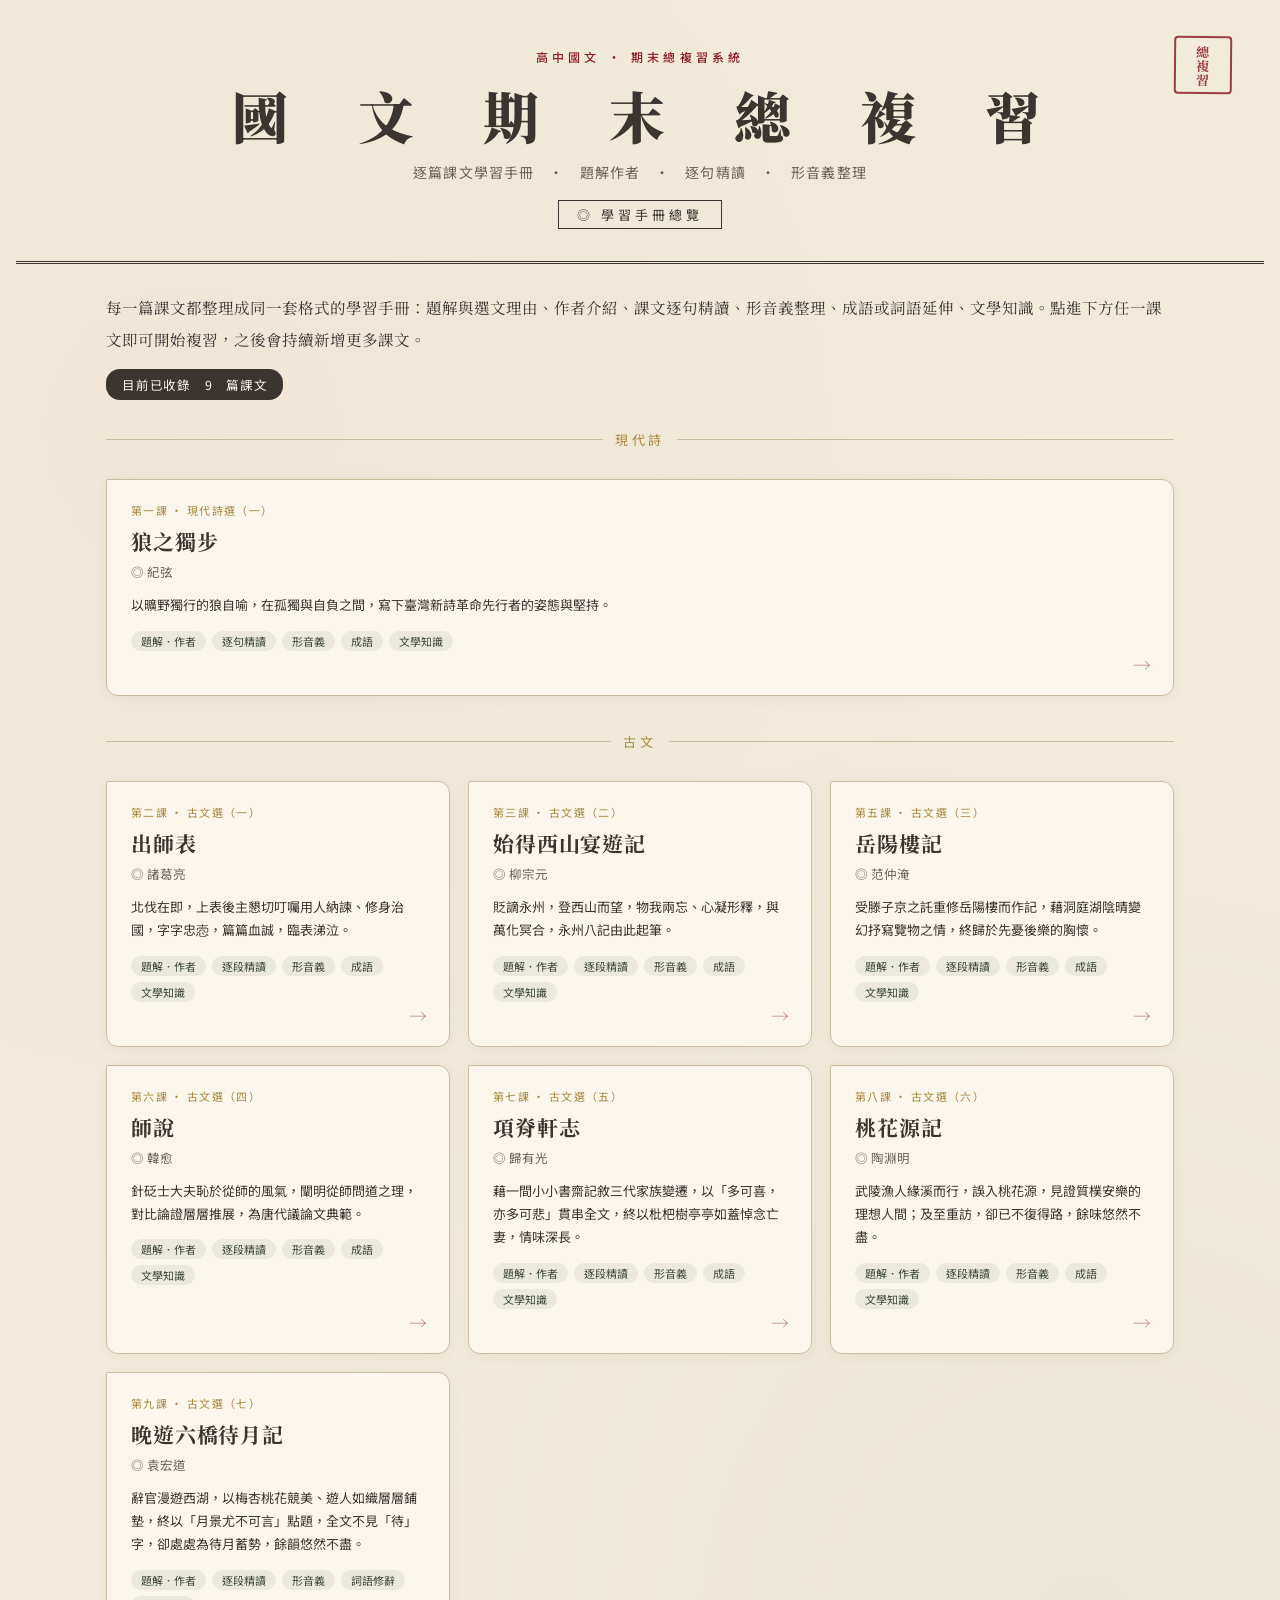
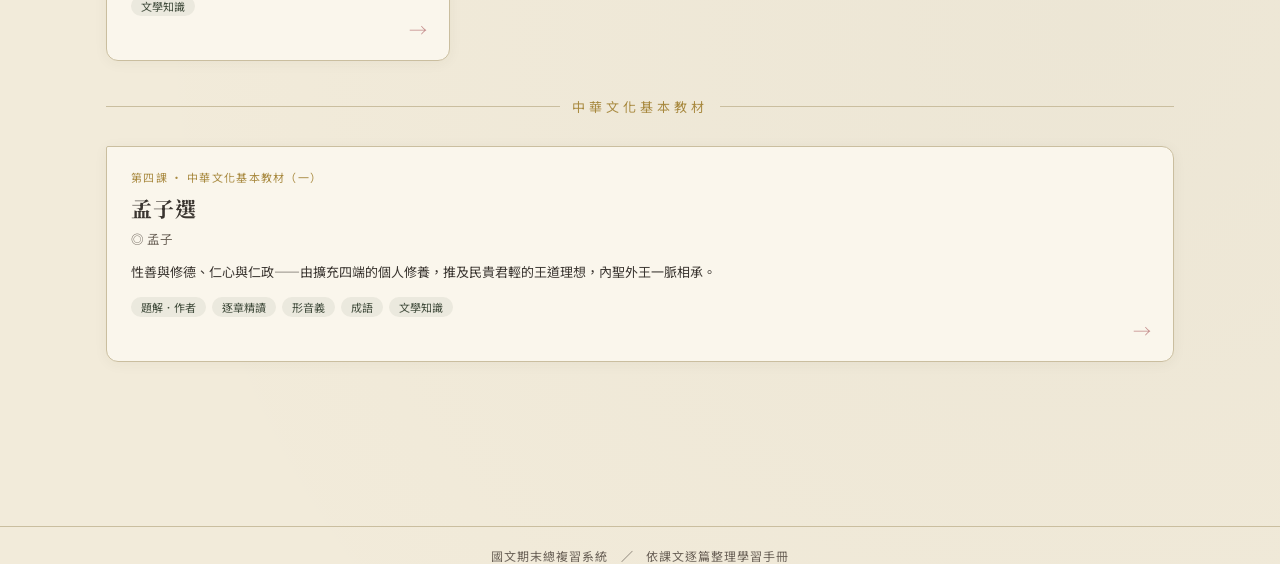
==== commit 81bcf9ad: "移除第十課：玉山去來學習手冊 整課移除，從首頁刪除「現代散文」分類與課文卡片，課文計數改回 9，準備重新處理。  Co-Authored-By: Claude Sonnet 4.6 <noreply@" ====
--- a/index.html
+++ b/index.html
@@ -26,7 +26,7 @@
   </div>
 
   <div class="theme-strip">
-    <span class="theme-pill">目前已收錄　10　篇課文</span>
+    <span class="theme-pill">目前已收錄　9　篇課文</span>
   </div>
 
   <div class="divider-seal"><span>現代詩</span></div>
@@ -170,25 +170,6 @@
     </a>
   </div>
 
-  <div class="divider-seal"><span>現代散文</span></div>
-
-  <div class="lesson-grid">
-    <a class="lesson-card" href="lessons/yu-shan-qu-lai.html">
-      <div class="lc-num">第十課 · 現代散文選（一）</div>
-      <h3>玉山去來</h3>
-      <div class="lc-author">◎ 陳列</div>
-      <div class="lc-desc">記敘攀登玉山的歷程，細膩描摹日出雲海、山巒詭譓多變的容貌，終於登頂遠望中沉澱出對山岳與生命的深沉感懷。</div>
-      <div class="lc-tags">
-        <span>題解．作者</span>
-        <span>逐段精讀</span>
-        <span>形音義</span>
-        <span>詞語修辭</span>
-        <span>文學知識</span>
-      </div>
-      <div class="lc-arrow">→</div>
-    </a>
-  </div>
-
 </div>
 
 <div class="footer-note">國文期末總複習系統　／　依課文逐篇整理學習手冊</div>
